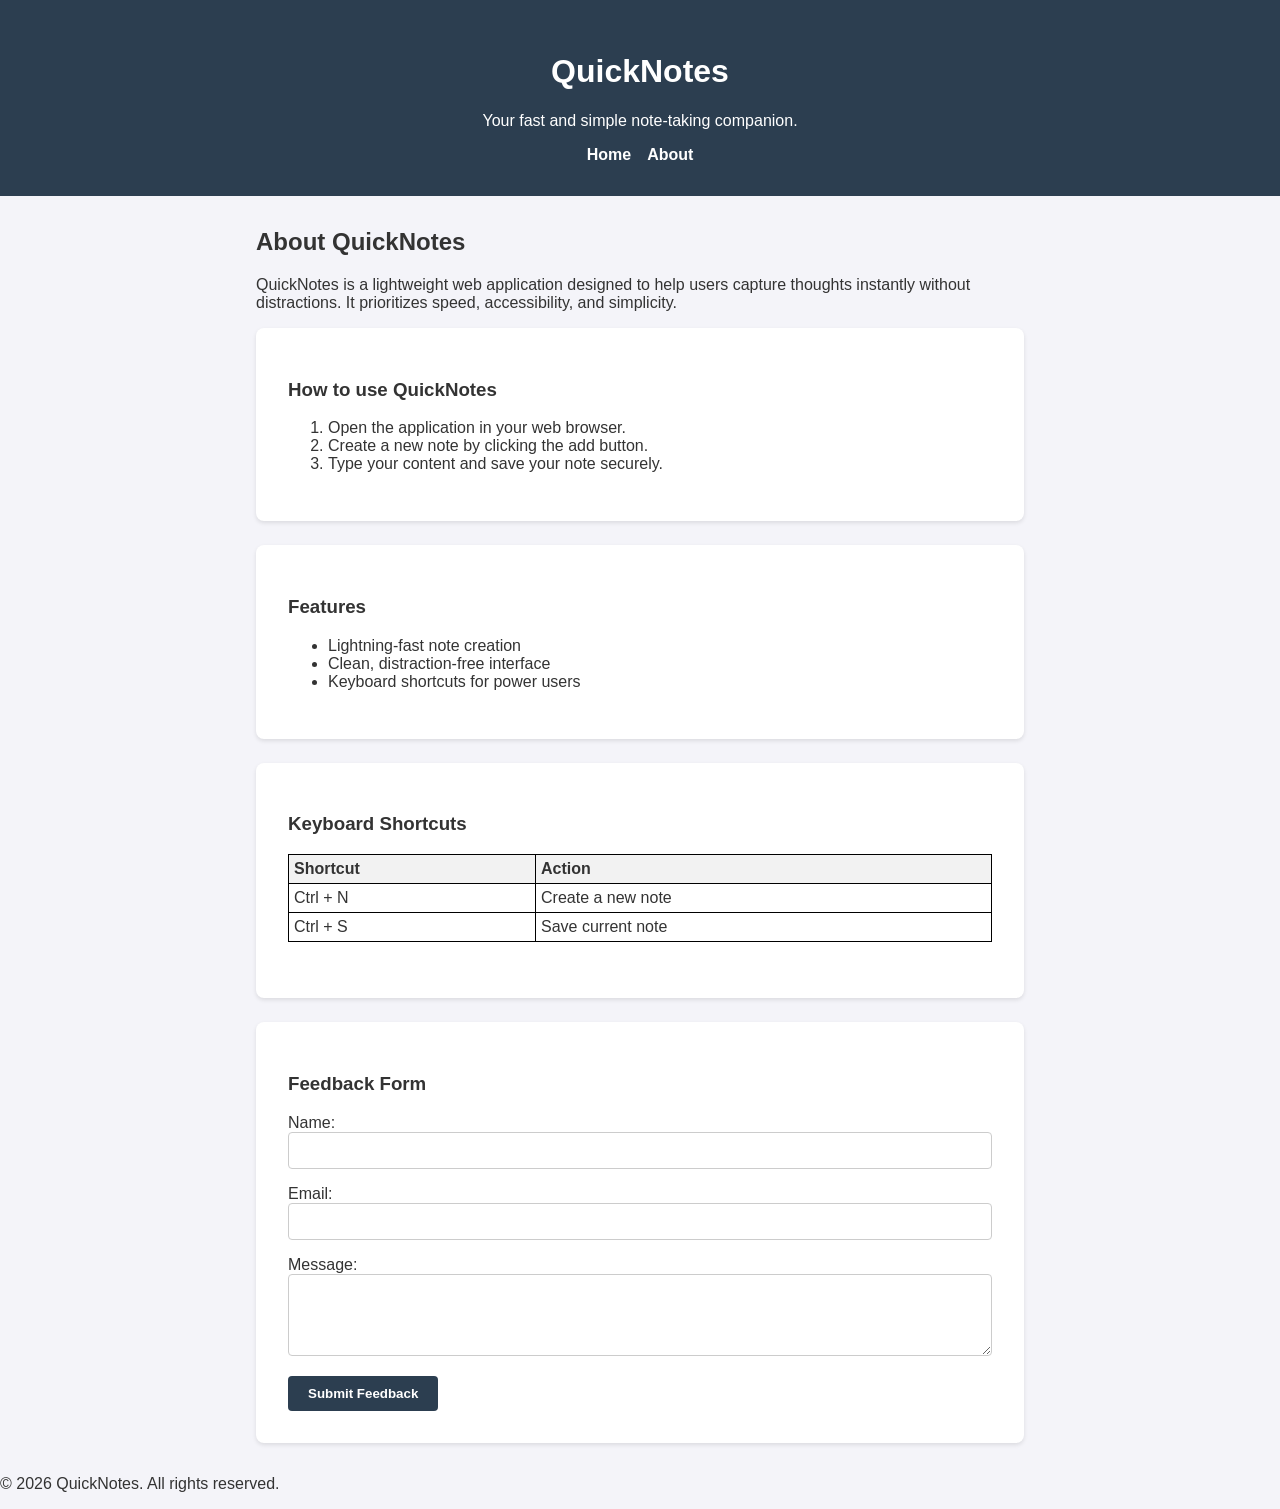
==== day2/about.html @ 998fa607 "Day 2 assignment" ====
<!DOCTYPE html>
<html lang="en">
<head>
    <meta charset="UTF-8">
    <meta name="viewport" content="width=device-width, initial-scale=1.0">
    <title>About QuickNotes</title>
    <link rel="stylesheet" href="style.css">
</head>
<body>
    <header>
        <h1>QuickNotes</h1>
        <p>Your fast and simple note-taking companion.</p>
        <nav>
            <ul>
                <li><a href="index.html">Home</a></li>
                <li><a href="about.html">About</a></li>
            </ul>
        </nav>
    </header>

    <main>
        <h2>About QuickNotes</h2>
        <p>QuickNotes is a lightweight web application designed to help users capture thoughts instantly without distractions. It prioritizes speed, accessibility, and simplicity.</p>

        <section>
            <h3>How to use QuickNotes</h3>
            <ol>
                <li>Open the application in your web browser.</li>
                <li>Create a new note by clicking the add button.</li>
                <li>Type your content and save your note securely.</li>
            </ol>
        </section>

        <section>
            <h3>Features</h3>
            <ul>
                <li>Lightning-fast note creation</li>
                <li>Clean, distraction-free interface</li>
                <li>Keyboard shortcuts for power users</li>
            </ul>
        </section>

        <section>
            <h3>Keyboard Shortcuts</h3>
            <table style="border: 1px solid black; border-collapse: collapse;">
                <thead>
                    <tr>
                        <th style="border: 1px solid black; padding: 5px;">Shortcut</th>
                        <th style="border: 1px solid black; padding: 5px;">Action</th>
                    </tr>
                </thead>
                <tbody>
                    <tr>
                        <td style="border: 1px solid black; padding: 5px;">Ctrl + N</td>
                        <td style="border: 1px solid black; padding: 5px;">Create a new note</td>
                    </tr>
                    <tr>
                        <td style="border: 1px solid black; padding: 5px;">Ctrl + S</td>
                        <td style="border: 1px solid black; padding: 5px;">Save current note</td>
                    </tr>
                </tbody>
            </table>
        </section>

        <section>
            <h3>Feedback Form</h3>
            <form action="#" method="POST">
                <div>
                    <label for="name">Name:</label>
                    <input type="text" id="name" name="name" required>
                </div>
                <div>
                    <label for="email">Email:</label>
                    <input type="email" id="email" name="email" required>
                </div>
                <div>
                    <label for="message">Message:</label>
                    <textarea id="message" name="message" rows="4" required></textarea>
                </div>
                <div>
                    <button type="submit">Submit Feedback</button>
                </div>
            </form>
        </section>
    </main>

    <footer>
        <p>&copy; 2026 QuickNotes. All rights reserved.</p>
    </footer>
</body>
</html>
---- day2/style.css ----
/* CSS Reset */
*, *::before, *::after {
  box-sizing: border-box;
}

/* Base Body Styles */
body {
  font-family: Arial, sans-serif;
  margin: 0;
  padding: 0;
  background-color: #f4f4f9;
  color: #333;
}

/* Header Styles */
header {
  background-color: #2c3e50;
  color: white;
  text-align: center;
  padding: 2rem 1rem;
}

/* Navigation Bar with Flexbox */
nav ul {
  list-style: none;
  padding: 0;
  margin: 1rem 0 0 0;
  display: flex;
  justify-content: center;
  gap: 16px;
}

nav a {
  color: white;
  text-decoration: none;
  font-weight: bold;
}

nav a:hover {
  text-decoration: underline;
}

/* Main Content Layout */
main {
  max-width: 800px;
  margin: 2rem auto;
  padding: 0 1rem;
}

/* Section Card Look */
section {
  background-color: white;
  padding: 2rem;
  margin-bottom: 1.5rem;
  border-radius: 8px;
  box-shadow: 0 2px 4px rgba(0, 0, 0, 0.1);
}

/* Features Responsive Grid */
.features {
  display: grid;
  grid-template-columns: repeat(auto-fit, minmax(180px, 1fr));
  gap: 1rem;
  list-style: none;
  padding: 0;
}

/* Table Styles */
table {
  width: 100%;
  border-collapse: collapse;
  margin-bottom: 1.5rem;
}

th, td {
  border: 1px solid #ddd;
  padding: 12px;
  text-align: left;
}

th {
  background-color: #f2f2f2;
}

/* Feedback Form Styles */
form {
  display: flex;
  flex-direction: column;
  gap: 1rem;
}

input, textarea, select {
  width: 100%;
  padding: 10px;
  border: 1px solid #ccc;
  border-radius: 4px;
  font-family: inherit;
}

/* Button Styles */
button, .btn {
  background-color: #2c3e50;
  color: white;
  border: none;
  padding: 10px 20px;
  border-radius: 4px;
  cursor: pointer;
  font-weight: bold;
  transition: background-color 0.2s ease;
}

button:hover, .btn:hover {
  background-color: #1a252f;
}

/* Mobile Media Query */
@media (max-width: 600px) {
  header {
    padding: 1.5rem 0.5rem;
  }
  
  nav ul {
    flex-direction: column;
    gap: 8px;
  }

  section {
    padding: 1rem;
  }
}
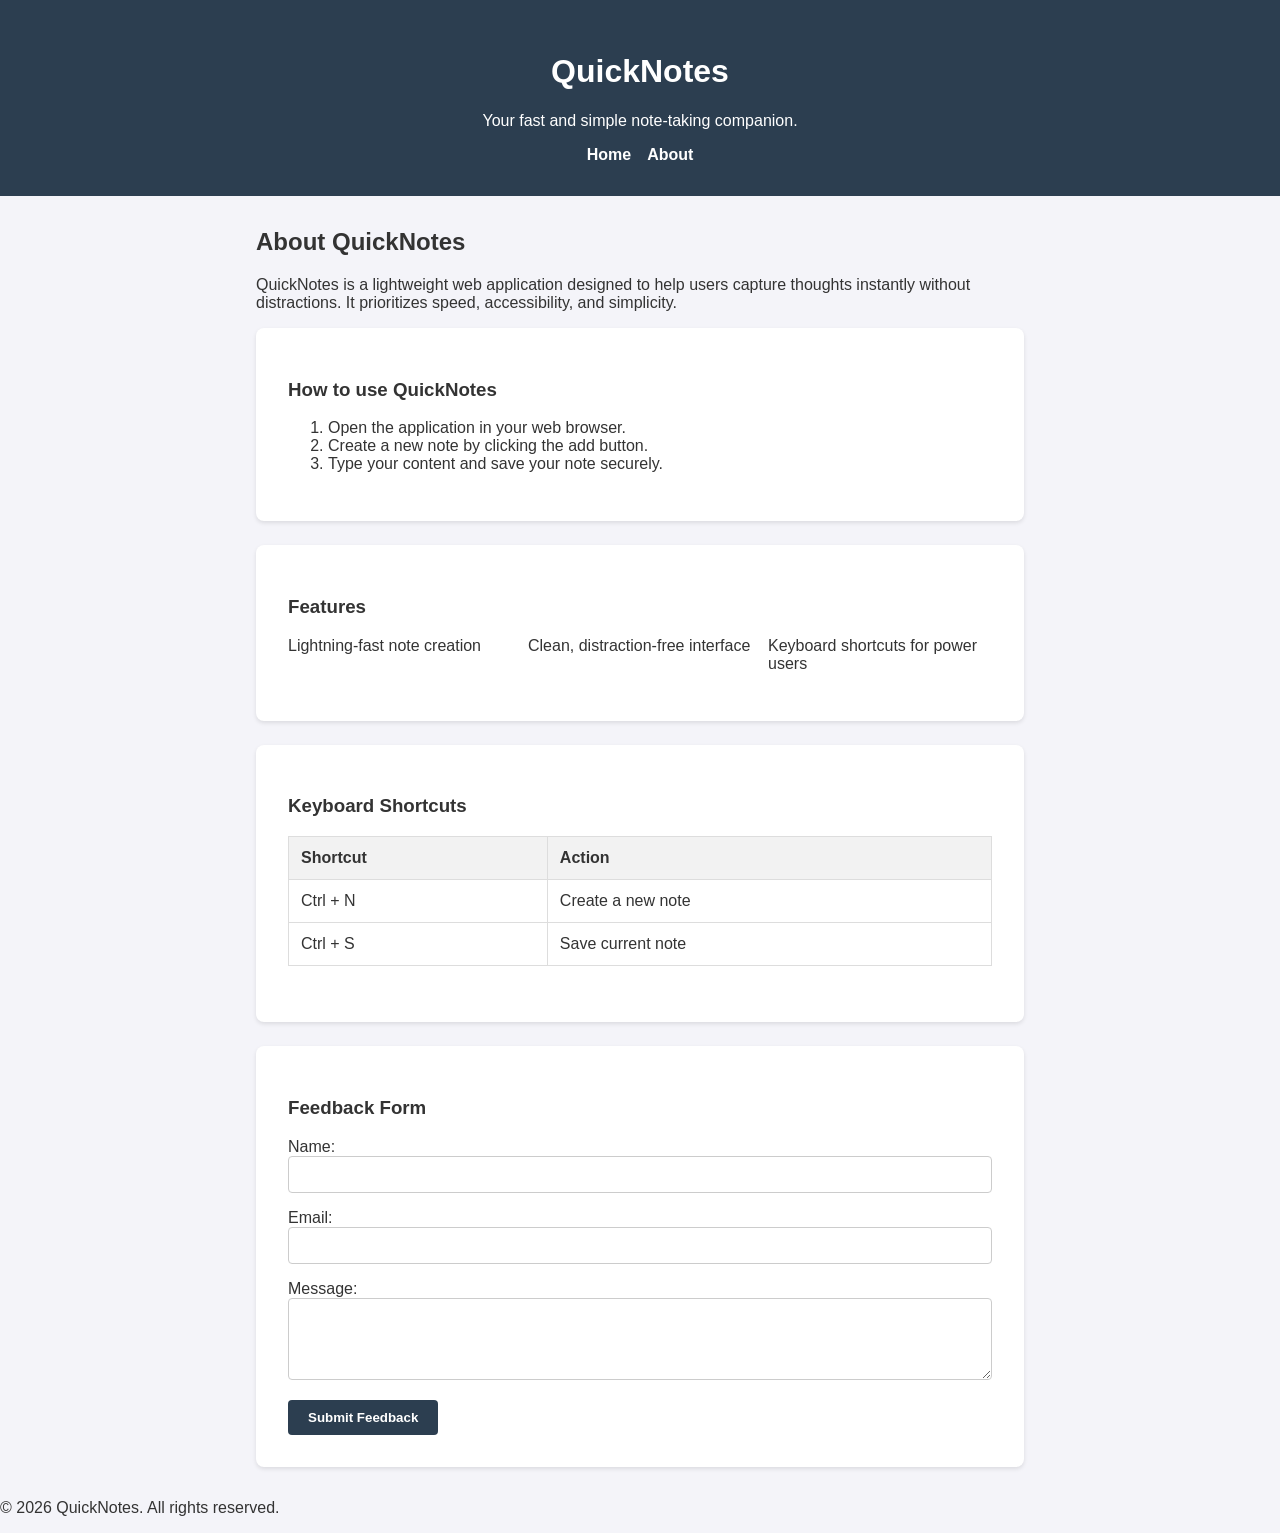
==== commit eda30f20: "Fix list class, clean table styles, and tidy HTML" ====
--- a/day2/about.html
+++ b/day2/about.html
@@ -33,7 +33,7 @@
 
         <section>
             <h3>Features</h3>
-            <ul>
+            <ul class="features">
                 <li>Lightning-fast note creation</li>
                 <li>Clean, distraction-free interface</li>
                 <li>Keyboard shortcuts for power users</li>
@@ -42,21 +42,21 @@
 
         <section>
             <h3>Keyboard Shortcuts</h3>
-            <table style="border: 1px solid black; border-collapse: collapse;">
+            <table >
                 <thead>
                     <tr>
-                        <th style="border: 1px solid black; padding: 5px;">Shortcut</th>
-                        <th style="border: 1px solid black; padding: 5px;">Action</th>
+                        <th>Shortcut</th>
+                        <th>Action</th>
                     </tr>
                 </thead>
                 <tbody>
                     <tr>
-                        <td style="border: 1px solid black; padding: 5px;">Ctrl + N</td>
-                        <td style="border: 1px solid black; padding: 5px;">Create a new note</td>
+                        <td>Ctrl + N</td>
+                        <td>Create a new note</td>
                     </tr>
                     <tr>
-                        <td style="border: 1px solid black; padding: 5px;">Ctrl + S</td>
-                        <td style="border: 1px solid black; padding: 5px;">Save current note</td>
+                        <td>Ctrl + S</td>
+                        <td>Save current note</td>
                     </tr>
                 </tbody>
             </table>
